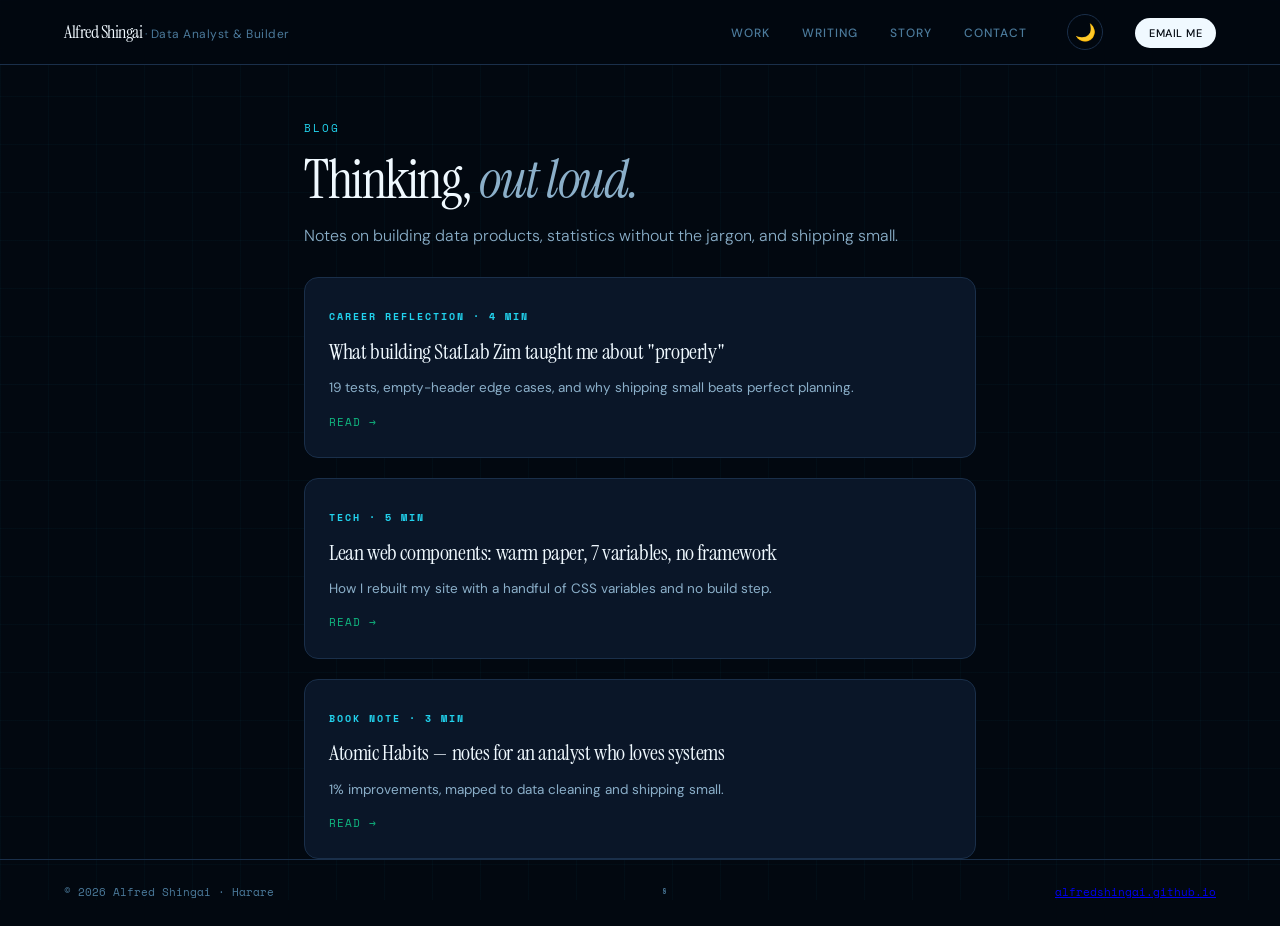
==== blog/index.html @ 57259e12 "Rebuild portfolio: case studies, blog, SokoData + Who Builds Africa featured" ====
<!DOCTYPE html>
<html lang="en">
<head>
  <meta charset="UTF-8"/>
  <meta name="viewport" content="width=device-width, initial-scale=1.0"/>
  <meta name="description" content="Writing by Alfred Shingai — building data products, statistics without the jargon, and shipping small."/>
  <meta property="og:title" content="Writing · Alfred Shingai"/>
  <meta property="og:description" content="Notes on building data products, statistics without the jargon, and shipping small."/>
  <meta property="og:type" content="website"/>
  <title>Writing · Alfred Shingai</title>
  <link rel="canonical" href="https://alfredshingai.github.io/blog/"/>
  <link rel="preconnect" href="https://fonts.googleapis.com"/>
  <link rel="preconnect" href="https://fonts.gstatic.com" crossorigin/>
  <link href="https://fonts.googleapis.com/css2?family=Instrument+Serif:ital@0;1&family=Syne:wght@400;600;700;800&family=DM+Sans:wght@300;400;500&family=Space+Mono:wght@400;700&display=swap" rel="stylesheet"/>
  <link rel="icon" href="../favicon.ico"/>
  <link rel="stylesheet" href="../style.css"/>
  <link rel="stylesheet" href="../assets/site.css"/>
  <script>
    (function () {
      if ((localStorage.getItem('theme') || 'dark') === 'light') {
        document.documentElement.classList.add('light-mode');
      }
    })();
  </script>
</head>
<body>

<div id="scroll-progress" aria-hidden="true"></div>
<div class="cursor-dot" aria-hidden="true"></div>
<div class="cursor-ring" aria-hidden="true"></div>

<nav>
  <div class="nav-left">
    <a href="../index.html" class="nav-name">Alfred Shingai <span>· Data Analyst &amp; Builder</span></a>
  </div>
  <div class="nav-right">
    <ul class="nav-links" id="nav-links">
      <li><a href="../index.html#work">Work</a></li>
      <li><a href="./">Writing</a></li>
      <li><a href="../index.html#story">Story</a></li>
      <li><a href="../index.html#contact">Contact</a></li>
      <li class="nav-theme-toggle">
        <button id="theme-toggle" aria-label="Toggle theme">🌙</button>
      </li>
      <li><a href="mailto:tinonetsanaa@gmail.com" class="nav-email">Email me</a></li>
    </ul>
    <button id="nav-burger" aria-label="Open menu" aria-expanded="false" aria-controls="nav-links">
      <span></span><span></span><span></span>
    </button>
  </div>
</nav>

<main class="page">
  <div class="page-kicker reveal">Blog</div>
  <h1 class="page-title reveal">Thinking, <em>out loud.</em></h1>
  <p class="page-sub reveal">Notes on building data products, statistics without the jargon, and shipping small.</p>

  <div class="post-list">
    <a class="post-card reveal" href="posts/what-building-statlab-taught-me.html" data-cursor="Read">
      <span class="post-tag">Career reflection · 4 min</span>
      <h3>What building StatLab Zim taught me about "properly"</h3>
      <p>19 tests, empty-header edge cases, and why shipping small beats perfect planning.</p>
      <span class="post-read">Read →</span>
    </a>
    <a class="post-card reveal" href="posts/lean-web-components.html" data-cursor="Read">
      <span class="post-tag">Tech · 5 min</span>
      <h3>Lean web components: warm paper, 7 variables, no framework</h3>
      <p>How I rebuilt my site with a handful of CSS variables and no build step.</p>
      <span class="post-read">Read →</span>
    </a>
    <a class="post-card reveal" href="posts/atomic-habits.html" data-cursor="Read">
      <span class="post-tag">Book note · 3 min</span>
      <h3>Atomic Habits — notes for an analyst who loves systems</h3>
      <p>1% improvements, mapped to data cleaning and shipping small.</p>
      <span class="post-read">Read →</span>
    </a>
  </div>
</main>

<footer>
  <div class="footer-inner">
    <span>© 2026 Alfred Shingai · Harare</span>
    <span class="footer-mid">§</span>
    <span><a href="../index.html">alfredshingai.github.io</a></span>
  </div>
</footer>

<script src="../assets/main.js"></script>
</body>
</html>
---- style.css ----
*,*::before,*::after{
  margin:0;
  padding:0;
  box-sizing:border-box
}

:root{
  --bg:#020810;
  --surface:#0A1628;
  --surface2:#0D1F35;
  --border:#1A2F4A;
  --cyan:#22D3EE;
  --green:#10B981;
  --cyan-dim:rgba(34,211,238,0.08);
  --green-dim:rgba(16,185,129,0.08);
  --text:#F0F9FF;
  --muted:#4B7A9B;
  --light:#8BAFC9;
  --nav-bg:rgba(2,8,16,0.85);
  --shadow:rgba(34,211,238,0.12);
}

.light-mode{
  --bg:#FFFCF8;
  --surface:#ffffff;
  --surface2:#F8F5F0;
  --border:#E8E0D6;
  --cyan:#0E7490;
  --green:#047857;
  --cyan-dim:rgba(14,116,144,0.06);
  --green-dim:rgba(4,120,87,0.06);
  --text:#1A1A1A;
  --muted:#6B6B6B;
  --light:#2D2D2D;
  --nav-bg:rgba(255,252,248,0.92);
  --shadow:rgba(0,0,0,0.06);
}

html{scroll-behavior:smooth}

body{
  background:var(--bg);
  color:var(--text);
  font-family:'DM Sans',sans-serif;
  font-size:16px;
  line-height:1.6;
  -webkit-font-smoothing:antialiased;
  overflow-x:hidden;
  transition:background 0.3s ease,color 0.3s ease
}

section[id],header[id]{
  scroll-margin-top:80px
}

body::before{
  content:'';
  position:fixed;
  inset:0;
  background-image:
    linear-gradient(rgba(34,211,238,0.03) 1px,transparent 1px),
    linear-gradient(90deg,rgba(34,211,238,0.03) 1px,transparent 1px);
  background-size:48px 48px;
  pointer-events:none;
  z-index:0
}

::-webkit-scrollbar{width:6px}
::-webkit-scrollbar-track{background:var(--bg)}
::-webkit-scrollbar-thumb{background:var(--cyan);border-radius:3px}

/* ---------- Nav ---------- */

nav{
  position:fixed;
  top:0;
  left:0;
  right:0;
  z-index:100;
  display:flex;
  justify-content:space-between;
  align-items:center;
  padding:14px 64px;
  background:var(--nav-bg);
  backdrop-filter:blur(16px);
  -webkit-backdrop-filter:blur(16px);
  border-bottom:1px solid var(--border)
}

.nav-logo img{
  height:44px;
  width:auto;
  display:block
}

.nav-right{
  display:flex;
  align-items:center;
  gap:16px
}

.nav-links{
  display:flex;
  gap:32px;
  list-style:none;
  align-items:center
}

.nav-links a{
  color:var(--muted);
  text-decoration:none;
  font-size:12px;
  font-weight:500;
  letter-spacing:1px;
  text-transform:uppercase;
  transition:color 0.2s;
  position:relative
}

.nav-links a:not(#theme-toggle)::after{
  content:'';
  position:absolute;
  left:0;
  bottom:-4px;
  width:100%;
  height:2px;
  background:var(--cyan);
  transform:scaleX(0);
  transform-origin:left;
  transition:transform 0.25s ease
}
.nav-links a:not(#theme-toggle):hover::after{transform:scaleX(1)}
.nav-links a:hover{color:var(--cyan)}

.nav-theme-toggle{margin-left:8px}

#theme-toggle{
  background:none;
  border:1px solid var(--border);
  border-radius:50%;
  color:var(--text);
  cursor:pointer;
  font-size:1.05rem;
  width:36px;
  height:36px;
  display:flex;
  align-items:center;
  justify-content:center;
  transition:border-color 0.2s,transform 0.2s
}
#theme-toggle:hover{
  border-color:var(--cyan);
  transform:scale(1.1)
}

#nav-burger{
  display:none;
  flex-direction:column;
  justify-content:center;
  gap:5px;
  width:40px;
  height:40px;
  background:none;
  border:1px solid var(--border);
  border-radius:8px;
  cursor:pointer;
  padding:0 9px
}
#nav-burger span{
  display:block;
  height:2px;
  width:100%;
  background:var(--text);
  border-radius:2px;
  transition:transform 0.25s ease,opacity 0.25s ease
}
#nav-burger.open span:nth-child(1){transform:translateY(7px) rotate(45deg)}
#nav-burger.open span:nth-child(2){opacity:0}
#nav-burger.open span:nth-child(3){transform:translateY(-7px) rotate(-45deg)}

/* ---------- Hero ---------- */

.hero{
  min-height:100vh;
  display:flex;
  align-items:center;
  padding:120px 64px 80px;
  position:relative;
  z-index:1
}

.hero-glow{
  position:absolute;
  top:-200px;
  right:-150px;
  width:600px;
  height:600px;
  background:radial-gradient(circle,var(--cyan-dim) 0%,transparent 65%);
  pointer-events:none
}

.hero-inner{
  max-width:1100px;
  width:100%;
  margin:0 auto;
  display:grid;
  grid-template-columns:1.2fr 0.8fr;
  gap:80px;
  align-items:center
}

.hero-right{display:flex;justify-content:center}

.photo-wrap{
  position:relative;
  display:inline-block
}
.photo-corner{
  position:absolute;
  width:20px;
  height:20px;
  border-color:var(--cyan);
  border-style:solid;
  z-index:1
}
.photo-corner.tl{top:-6px;left:-6px;border-width:2px 0 0 2px}
.photo-corner.tr{top:-6px;right:-6px;border-width:2px 2px 0 0}
.photo-corner.bl{bottom:-6px;left:-6px;border-width:0 0 2px 2px}
.photo-corner.br{bottom:-6px;right:-6px;border-width:0 2px 2px 0}

.photo-frame{
  width:340px;
  height:400px;
  border-radius:14px;
  overflow:hidden;
  border:1px solid var(--border);
  box-shadow:0 20px 60px var(--shadow)
}
.photo-frame img{
  width:100%;
  height:100%;
  object-fit:cover;
  object-position:top center;
  display:block
}

.hero-tags{
  display:flex;
  flex-wrap:wrap;
  gap:10px;
  margin-bottom:28px
}
.hero-tag{
  display:inline-flex;
  align-items:center;
  gap:8px;
  background:var(--cyan-dim);
  border:1px solid rgba(34,211,238,0.2);
  color:var(--cyan);
  font-size:11px;
  font-weight:600;
  letter-spacing:2px;
  text-transform:uppercase;
  padding:6px 14px;
  border-radius:100px;
  font-family:'Space Mono',monospace
}
.hero-tag::before{
  content:'';
  width:6px;
  height:6px;
  background:var(--green);
  border-radius:50%;
  animation:pulse 2s infinite
}
@keyframes pulse{
  0%,100%{opacity:1;box-shadow:0 0 0 0 rgba(16,185,129,0.4)}
  50%{opacity:0.7;box-shadow:0 0 0 6px rgba(16,185,129,0)}
}

.hero-name{
  font-family:'Syne',sans-serif;
  font-weight:800;
  font-size:clamp(40px,5vw,68px);
  line-height:0.95;
  letter-spacing:-3px;
  margin-bottom:12px
}

.hero-title{
  font-family:'Space Mono',monospace;
  font-size:12px;
  color:var(--muted);
  letter-spacing:2px;
  text-transform:uppercase;
  margin-bottom:24px
}
.hero-title::before{
  content:'';
  display:inline-block;
  width:32px;
  height:1px;
  background:var(--cyan);
  vertical-align:middle;
  margin-right:12px
}

.hero-bio{
  font-size:15px;
  font-weight:300;
  color:var(--light);
  line-height:1.8;
  margin-bottom:16px
}
.hero-bio:last-of-type{margin-bottom:32px}
.hero-bio strong{color:var(--green);font-weight:500}

.buttons{
  display:flex;
  gap:12px;
  flex-wrap:wrap
}

.btn-primary{
  background:var(--cyan);
  color:#020810;
  font-family:'DM Sans',sans-serif;
  font-weight:700;
  font-size:13px;
  padding:12px 24px;
  border-radius:6px;
  text-decoration:none;
  letter-spacing:0.5px;
  text-transform:uppercase;
  transition:all 0.2s
}
.btn-primary:hover{
  opacity:0.88;
  transform:translateY(-2px);
  box-shadow:0 8px 24px var(--shadow)
}

.btn-outline{
  background:transparent;
  color:var(--green);
  font-family:'DM Sans',sans-serif;
  font-weight:600;
  font-size:13px;
  padding:12px 24px;
  border-radius:6px;
  border:1px solid var(--green);
  text-decoration:none;
  letter-spacing:0.5px;
  text-transform:uppercase;
  transition:all 0.2s
}
.btn-outline:hover{
  background:var(--green-dim);
  transform:translateY(-2px)
}

.hero-stats{
  display:flex;
  gap:36px;
  margin-top:48px;
  padding-top:32px;
  border-top:1px solid var(--border);
  flex-wrap:wrap
}
.stat-num{
  font-family:'Space Mono',monospace;
  font-weight:700;
  font-size:28px;
  color:var(--cyan);
  line-height:1
}
.stat-label{
  font-size:11px;
  color:var(--muted);
  margin-top:4px;
  max-width:200px
}

/* ---------- Sections ---------- */

.page-section{
  position:relative;
  z-index:1;
  padding:80px 64px;
  max-width:1200px;
  margin:0 auto
}

.page-section + .page-section{
  border-top:1px solid var(--border)
}

.section-label{
  font-family:'Space Mono',monospace;
  font-size:10px;
  font-weight:700;
  letter-spacing:3px;
  text-transform:uppercase;
  color:var(--cyan);
  margin-bottom:12px
}

.section-title{
  font-family:'Syne',sans-serif;
  font-weight:700;
  font-size:clamp(24px,4vw,38px);
  letter-spacing:-1px;
  line-height:1.1;
  margin-bottom:40px
}

/* ---------- Skills ---------- */

.skills-block{margin-bottom:32px}
.skill-cat{
  font-family:'Space Mono',monospace;
  font-size:10px;
  letter-spacing:2px;
  text-transform:uppercase;
  color:var(--green);
  margin-bottom:14px;
  font-weight:700
}
.skills-row{
  display:flex;
  flex-wrap:wrap;
  gap:10px
}
.skill-chip{
  display:flex;
  align-items:center;
  gap:8px;
  background:var(--surface);
  border:1px solid var(--border);
  border-radius:100px;
  padding:9px 16px;
  font-size:13px;
  font-weight:500;
  color:var(--light);
  transition:all 0.2s;
  cursor:default
}
.skill-chip:hover{
  border-color:var(--cyan);
  color:var(--cyan);
  background:var(--cyan-dim);
  transform:translateY(-2px)
}
.skill-chip img{
  width:16px;
  height:16px;
  object-fit:contain
}
.skill-chip svg{
  width:16px;
  height:16px;
  flex-shrink:0;
  color:var(--cyan)
}
.skill-chip svg.green-stroke{color:var(--green)}

/* ---------- Projects ---------- */

.projects-grid{
  display:grid;
  grid-template-columns:repeat(2,1fr);
  gap:18px
}
.project-card{
  background:var(--surface);
  border:1px solid var(--border);
  border-radius:12px;
  overflow:hidden;
  transition:all 0.3s;
  position:relative;
  display:flex;
  flex-direction:column
}
.project-card::before{
  content:'';
  position:absolute;
  top:0;
  left:0;
  right:0;
  height:2px;
  background:linear-gradient(90deg,var(--cyan),var(--green));
  transform:scaleX(0);
  transform-origin:left;
  transition:transform 0.3s;
  z-index:1
}
.project-card:hover{
  border-color:rgba(34,211,238,0.35);
  transform:translateY(-4px);
  box-shadow:0 16px 40px var(--shadow)
}
.project-card:hover::before{transform:scaleX(1)}
.project-card.featured{grid-column:span 2}

.proj-img-wrap{
  overflow:hidden;
  border-bottom:1px solid var(--border)
}
.proj-img{
  width:100%;
  height:200px;
  object-fit:cover;
  object-position:top;
  display:block;
  transition:transform 0.4s ease
}
.proj-img.tall{height:260px}
.project-card:hover .proj-img{transform:scale(1.03)}

.proj-body{
  padding:22px;
  display:flex;
  flex-direction:column;
  flex:1
}
.proj-tag{
  font-family:'Space Mono',monospace;
  font-size:10px;
  font-weight:700;
  letter-spacing:2px;
  text-transform:uppercase;
  color:var(--cyan);
  margin-bottom:8px;
  display:block
}
.proj-title{
  font-family:'Syne',sans-serif;
  font-weight:700;
  font-size:17px;
  letter-spacing:-0.3px;
  line-height:1.3;
  margin-bottom:8px
}
.proj-desc{
  font-size:13px;
  color:var(--light);
  line-height:1.65;
  margin-bottom:16px
}
.proj-tools{
  display:flex;
  flex-wrap:wrap;
  gap:6px;
  margin-bottom:16px;
  margin-top:auto
}
.tool-tag{
  background:var(--surface2);
  border:1px solid var(--border);
  color:var(--muted);
  font-size:11px;
  font-weight:500;
  padding:3px 8px;
  border-radius:4px;
  font-family:'Space Mono',monospace
}
.proj-link{
  display:inline-flex;
  align-items:center;
  gap:6px;
  color:var(--cyan);
  font-size:11px;
  font-weight:600;
  text-decoration:none;
  font-family:'Space Mono',monospace;
  letter-spacing:0.5px;
  text-transform:uppercase;
  transition:all 0.2s;
  align-self:flex-start
}
.proj-link:hover{
  gap:10px;
  color:var(--green)
}

/* ---------- Contact ---------- */

.contact-box{
  background:var(--surface);
  border:1px solid var(--border);
  border-radius:16px;
  padding:56px;
  text-align:center;
  position:relative;
  overflow:hidden
}
.contact-box::before{
  content:'';
  position:absolute;
  top:-100px;
  left:50%;
  transform:translateX(-50%);
  width:500px;
  height:300px;
  background:radial-gradient(ellipse,var(--cyan-dim) 0%,transparent 70%);
  pointer-events:none
}
.contact-title{
  font-family:'Syne',sans-serif;
  font-weight:800;
  font-size:clamp(28px,5vw,48px);
  letter-spacing:-2px;
  margin-bottom:12px
}
.contact-title .cyan{color:var(--cyan)}
.contact-sub{
  font-size:14px;
  color:var(--light);
  margin-bottom:36px;
  font-weight:300
}
.social-links{
  display:flex;
  justify-content:center;
  gap:12px;
  flex-wrap:wrap
}
.social-link{
  display:flex;
  align-items:center;
  gap:8px;
  background:var(--surface2);
  border:1px solid var(--border);
  color:var(--light);
  font-size:12px;
  font-weight:500;
  padding:11px 20px;
  border-radius:8px;
  text-decoration:none;
  transition:all 0.2s;
  font-family:'Space Mono',monospace
}
.social-link:hover{
  border-color:var(--cyan);
  color:var(--cyan);
  transform:translateY(-2px)
}

footer{
  text-align:center;
  padding:24px 64px;
  color:var(--muted);
  font-size:11px;
  border-top:1px solid var(--border);
  font-family:'Space Mono',monospace;
  position:relative;
  z-index:1
}

/* ---------- Reveal animation ---------- */

.reveal{
  opacity:0;
  transform:translateY(20px);
  transition:opacity 0.55s ease,transform 0.55s ease
}
.reveal.visible{
  opacity:1;
  transform:translateY(0)
}

/* ---------- Focus ---------- */

a:focus-visible,
button:focus-visible{
  outline:2px solid var(--green);
  outline-offset:3px;
  border-radius:4px
}

/* ---------- Scroll progress & Custom cursor ---------- */

#scroll-progress{
  position:fixed;
  top:0;
  left:0;
  height:2px;
  width:0%;
  background:linear-gradient(90deg,var(--cyan),var(--green));
  z-index:200;
  transition:width 0.08s linear;
}

.cursor-dot, .cursor-ring{
  position:fixed;
  top:0;
  left:0;
  pointer-events:none;
  z-index:9999;
  transform:translate(-50%,-50%);
  opacity:0;
  transition:opacity 0.2s;
}
body.has-custom-cursor{cursor:none}
body.has-custom-cursor a, body.has-custom-cursor button{cursor:none}
.cursor-dot{
  width:6px;
  height:6px;
  background:var(--cyan);
  border-radius:50%;
  margin-left:-3px;
  margin-top:-3px;
  transition:transform 0.08s, opacity 0.2s;
}
.cursor-dot.hover{transform:translate(-50%,-50%) scale(1.8);background:var(--green)}
.cursor-ring{
  width:32px;
  height:32px;
  border:1px solid rgba(34,211,238,0.5);
  border-radius:50%;
  margin-left:-16px;
  margin-top:-16px;
  display:flex;
  align-items:center;
  justify-content:center;
  font-family:'Space Mono',monospace;
  font-size:9px;
  letter-spacing:0.5px;
  color:var(--cyan);
  transition:width 0.2s,height 0.2s,border-color 0.2s,background 0.2s;
}
.cursor-ring.hover{
  width:64px;
  height:64px;
  margin-left:-32px;
  margin-top:-32px;
  background:rgba(34,211,238,0.08);
  border-color:var(--cyan);
  backdrop-filter:blur(4px);
}
.cursor-ring.has-label::after{
  content:attr(data-label);
  white-space:nowrap;
}
.scroll-indicator{
  position:fixed;
  right:24px;
  bottom:32px;
  display:flex;
  flex-direction:column;
  align-items:center;
  gap:8px;
  z-index:90;
  opacity:0.7;
  transition:opacity 0.3s, transform 0.3s;
  pointer-events:none;
}
.scroll-indicator.hidden{opacity:0;transform:translateY(10px)}
.scroll-indicator span{
  font-family:'Space Mono',monospace;
  font-size:10px;
  letter-spacing:2px;
  text-transform:uppercase;
  color:var(--muted);
  writing-mode:vertical-rl;
}
.scroll-line{
  width:1px;
  height:48px;
  background:linear-gradient(to bottom,var(--cyan),transparent);
  animation:scrollPulse 1.8s infinite;
}
@keyframes scrollPulse{0%,100%{opacity:1} 50%{opacity:0.3}}

/* Active nav */
.nav-links a.active{color:var(--cyan)}
.nav-links a.active::after{transform:scaleX(1)}

/* New hero bits */
.hero-tag.live{border-color:var(--green);color:var(--green)}
.hero-tag.live::before{background:var(--green);box-shadow:0 0 8px rgba(16,185,129,0.6)}
.hero-title-sub{color:var(--muted);font-weight:300;letter-spacing:1px}
.btn-live{background:var(--green);color:#020810;border:1px solid var(--green)}
.btn-live:hover{background:transparent;color:var(--green)}
.photo-badge{
  position:absolute;
  bottom:-12px;
  left:50%;
  transform:translateX(-50%);
  background:var(--surface);
  border:1px solid var(--border);
  color:var(--light);
  font-family:'Space Mono',monospace;
  font-size:11px;
  padding:6px 12px;
  border-radius:100px;
  display:flex;
  align-items:center;
  gap:8px;
  box-shadow:0 8px 24px rgba(0,0,0,0.2);
  white-space:nowrap;
}
.badge-dot{width:8px;height:8px;background:var(--green);border-radius:50%;animation:pulse 2s infinite;display:inline-block}

/* Project overlay */
.proj-img-wrap{position:relative}
.proj-overlay{
  position:absolute;
  inset:0;
  background:linear-gradient(to top,rgba(2,8,16,0.85) 0%,transparent 55%);
  display:flex;
  align-items:flex-end;
  padding:16px;
  opacity:0;
  transition:opacity 0.3s;
}
.project-card:hover .proj-overlay{opacity:1}
.proj-overlay-text{
  background:var(--green);
  color:#020810;
  font-family:'Space Mono',monospace;
  font-size:11px;
  font-weight:700;
  padding:6px 10px;
  border-radius:4px;
  letter-spacing:0.5px;
}
.proj-links{display:flex;gap:12px;flex-wrap:wrap}
.proj-link.primary{color:var(--green);border:1px solid var(--green);padding:6px 10px;border-radius:6px;background:var(--green-dim)}
.proj-link.primary:hover{background:var(--green);color:#020810}
.projects-cta{
  text-align:center;
  margin-top:32px;
  padding:24px;
  border:1px dashed var(--border);
  border-radius:12px;
  background:var(--cyan-dim);
}
.projects-cta p{color:var(--light);margin-bottom:12px;font-size:14px}
.section-subtitle{
  color:var(--muted);
  font-size:14px;
  margin-top:-28px;
  margin-bottom:28px;
  max-width:600px;
}

/* Timeline */
.timeline{
  position:relative;
  max-width:800px;
  margin:0 auto;
  padding-left:40px;
}
.timeline::before{
  content:'';
  position:absolute;
  left:15px;
  top:0;
  bottom:0;
  width:1px;
  background:var(--border);
}
.timeline-item{
  position:relative;
  display:grid;
  grid-template-columns:140px 1fr;
  gap:24px;
  margin-bottom:40px;
}
.timeline-year{
  font-family:'Space Mono',monospace;
  font-size:12px;
  color:var(--cyan);
  font-weight:700;
  text-align:right;
  padding-top:4px;
}
.timeline-dot{
  position:absolute;
  left:-32px;
  top:6px;
  width:10px;
  height:10px;
  background:var(--cyan);
  border:2px solid var(--bg);
  border-radius:50%;
  box-shadow:0 0 0 4px var(--cyan-dim);
}
.timeline-content h3{font-family:'Syne',sans-serif;font-size:16px;font-weight:700;margin-bottom:4px}
.timeline-role{font-family:'Space Mono',monospace;font-size:11px;color:var(--green);letter-spacing:1px;text-transform:uppercase;margin-bottom:8px}
.timeline-content p{font-size:13px;color:var(--light);line-height:1.6;margin-bottom:10px}
.timeline-tags{display:flex;flex-wrap:wrap;gap:6px}
.timeline-tags span{background:var(--surface2);border:1px solid var(--border);color:var(--muted);font-family:'Space Mono',monospace;font-size:11px;padding:3px 8px;border-radius:4px}

/* Contact */
.contact-actions{display:flex;justify-content:center;gap:12px;margin-bottom:28px;flex-wrap:wrap}
.footer-inner{max-width:1200px;margin:0 auto;display:flex;justify-content:space-between;align-items:center;gap:16px;flex-wrap:wrap}
.footer-links a{color:var(--muted);text-decoration:none}
.footer-links a:hover{color:var(--cyan)}

/* ---------- zachi.dev editorial inspiration ---------- */
.page-section.narrow{
  max-width:720px;
  padding:100px 24px;
}
.serif{
  font-family:'Instrument Serif', Georgia, serif;
  font-weight:400;
}
.section-lead{
  color:var(--light);
  font-size:15px;
  line-height:1.7;
  margin-top:-28px;
  margin-bottom:48px;
  font-weight:300;
}
.editorial-divider{
  text-align:center;
  font-family:'Instrument Serif', serif;
  font-size:24px;
  color:var(--muted);
  padding:24px 0;
  letter-spacing:8px;
}
/* Hero zachi style */
.zachi-hero{
  grid-template-columns:1fr 380px;
  gap:60px;
}
.hero-eyebrow{
  font-family:'Space Mono',monospace;
  font-size:11px;
  letter-spacing:2px;
  text-transform:uppercase;
  color:var(--cyan);
  margin-bottom:16px;
}
.hero-headline{
  font-family:'Instrument Serif', Georgia, serif;
  font-size:clamp(44px,6vw,78px);
  line-height:0.9;
  letter-spacing:-2px;
  font-weight:400;
  margin-bottom:20px;
}
.headline-italic{
  font-style:italic;
  font-weight:400;
  color:var(--light);
}
.hero-sub{
  font-size:16px;
  color:var(--light);
  line-height:1.7;
  font-weight:300;
  margin-bottom:24px;
  max-width:560px;
}
.hero-sub strong{color:var(--text);font-weight:500}
.hero-actions{display:flex;gap:12px;flex-wrap:wrap;margin-bottom:12px}
.zachi-stats{
  max-width:1100px;
  margin:40px auto 0;
  display:flex;
  gap:36px;
  padding-top:32px;
  border-top:1px solid var(--border);
  flex-wrap:wrap;
}
.hero-visual .photo-caption{
  font-family:'Space Mono',monospace;
  font-size:11px;
  color:var(--muted);
  margin-top:12px;
  text-align:center;
}
.nav-left .nav-name{
  font-family:'Instrument Serif', serif;
  font-size:18px;
  color:var(--text);
  text-decoration:none;
  letter-spacing:-0.5px;
}
.nav-left .nav-name span{
  font-family:'DM Sans',sans-serif;
  font-size:12px;
  color:var(--muted);
  font-weight:400;
  letter-spacing:0.5px;
}
.nav-center{
  position:absolute;
  left:50%;
  transform:translateX(-50%);
}
.nav-center .logo-link img{height:32px}
.nav-email{
  background:var(--text);
  color:var(--bg) !important;
  padding:8px 14px;
  border-radius:100px;
  font-size:11px !important;
  letter-spacing:0.5px !important;
}
.nav-email::after{display:none !important}
.nav-email:hover{background:var(--cyan) !important;color:#020810 !important}

/* Work stack — single column editorial like zachi.dev */
.work-stack{
  display:flex;
  flex-direction:column;
  gap:72px;
}
.work-item{
  display:flex;
  flex-direction:column;
  gap:16px;
  padding-bottom:72px;
  border-bottom:1px solid var(--border);
}
.work-item:last-child{border-bottom:none;padding-bottom:0}
.work-item.featured{
  background:var(--surface);
  border:1px solid var(--border);
  border-radius:16px;
  padding:24px;
  margin:0 -24px;
}
.work-meta{
  font-family:'Space Mono',monospace;
  font-size:11px;
  letter-spacing:1px;
  text-transform:uppercase;
  color:var(--muted);
}
.work-title{
  font-family:'Instrument Serif', serif;
  font-size:clamp(22px,3vw,30px);
  line-height:1.1;
  letter-spacing:-0.5px;
  margin:0;
}
.work-subtitle{
  font-family:'Instrument Serif', serif;
  font-style:italic;
  font-size:16px;
  color:var(--muted);
  margin-top:-8px;
}
.work-img{
  margin:8px 0;
  border-radius:12px;
  overflow:hidden;
  border:1px solid var(--border);
}
.work-img img{
  width:100%;
  height:auto;
  display:block;
  transition:transform 0.4s;
}
.work-item:hover .work-img img{transform:scale(1.02)}
.work-caption{
  font-family:'Space Mono',monospace;
  font-size:11px;
  color:var(--muted);
  text-align:center;
  padding:8px;
  background:var(--surface2);
  border-top:1px solid var(--border);
}
.work-body p{
  font-size:14px;
  color:var(--light);
  line-height:1.7;
  margin-bottom:12px;
  font-weight:300;
}
.work-body p em{color:var(--text);font-style:italic}
.work-tools{display:flex;flex-wrap:wrap;gap:6px;margin:16px 0}
.work-tools span{background:var(--surface2);border:1px solid var(--border);color:var(--muted);font-family:'Space Mono',monospace;font-size:11px;padding:4px 8px;border-radius:4px}
.work-links{display:flex;gap:16px;flex-wrap:wrap}
.work-link{
  font-family:'Space Mono',monospace;
  font-size:12px;
  color:var(--cyan);
  text-decoration:none;
  font-weight:600;
  letter-spacing:0.5px;
}
.work-link.primary{
  background:var(--cyan);
  color:#020810;
  padding:8px 14px;
  border-radius:6px;
}
.work-link.primary:hover{background:var(--green);color:#020810}
.work-separator{text-align:center;color:var(--muted);font-family:'Instrument Serif', serif;font-size:20px;margin:-16px 0}
.more-work{
  text-align:center;
  margin-top:48px;
  padding:32px;
  border:1px dashed var(--border);
  border-radius:12px;
  background:var(--cyan-dim);
}
.more-work p{color:var(--light);margin-bottom:12px;font-size:14px}

/* Story — zachi timeline style */
.story-timeline{
  display:flex;
  flex-direction:column;
  gap:40px;
  margin-top:32px;
}
.story-row{
  display:grid;
  grid-template-columns:140px 1fr;
  gap:24px;
}
.story-year{
  font-family:'Space Mono',monospace;
  font-size:11px;
  color:var(--cyan);
  font-weight:700;
  letter-spacing:1px;
  text-align:right;
  padding-top:4px;
}
.story-content h3{font-family:'Instrument Serif', serif;font-size:18px;font-weight:400;margin-bottom:4px}
.story-role{font-family:'Space Mono',monospace;font-size:11px;color:var(--green);letter-spacing:1px;text-transform:uppercase;margin-bottom:8px}
.story-content p{font-size:14px;color:var(--light);line-height:1.7;font-weight:300}
.story-note{
  margin-top:48px;
  padding:16px 20px;
  border-left:2px solid var(--cyan);
  background:var(--cyan-dim);
  font-size:13px;
  color:var(--light);
  font-style:italic;
}

/* ---------- Responsive ---------- */

@media(max-width:900px){
  nav{padding:12px 24px}
  .nav-links{
    display:none;
    position:absolute;
    top:100%;
    left:0;
    right:0;
    flex-direction:column;
    align-items:stretch;
    gap:0;
    background:var(--nav-bg);
    backdrop-filter:blur(16px);
    -webkit-backdrop-filter:blur(16px);
    border-bottom:1px solid var(--border);
    padding:8px 24px 20px
  }
  .nav-links.open{display:flex}
  .nav-links li{padding:4px 0}
  .nav-links a{display:block;padding:8px 0;font-size:14px}
  .nav-links a::after{display:none}
  .nav-theme-toggle{margin:8px 0 0}
  #nav-burger{display:flex}
  .hero{padding:110px 24px 60px}
  .hero-inner{grid-template-columns:1fr;gap:40px}
  .hero-right{order:-1}
  .photo-frame{width:200px;height:240px}
  .page-section{padding:56px 24px}
  .page-section.narrow{padding:56px 24px}
  .projects-grid{grid-template-columns:1fr}
  .project-card.featured{grid-column:span 1}
  .contact-box{padding:32px 20px}
  footer{padding:20px 24px}
  .zachi-hero{grid-template-columns:1fr;gap:32px}
  .nav-center{display:none}
  .nav-left .nav-name span{display:none}
  .story-row{grid-template-columns:1fr;gap:8px}
  .story-year{text-align:left}
  .work-item.featured{margin:0}
  .hero-headline{font-size:40px}
}
@media(max-width:560px){
  .buttons{flex-direction:column;align-items:stretch}
  .buttons a{text-align:center}
  .hero-stats{gap:24px}
  .proj-body{padding:18px}
}
@media(prefers-reduced-motion:reduce){
  html{scroll-behavior:auto}
  *,*::before,*::after{animation-duration:0.01ms!important;animation-iteration-count:1!important;scroll-behavior:auto!important;transition-duration:0.01ms!important}
  .reveal{opacity:1;transform:none}
}
---- assets/site.css ----
/* Alfred Shingai — shared styles for subpages (work/, blog/, 404).
   Home-specific styles live in style.css; the design tokens in :root there
   are the single source of truth for colors. */

/* ---------- Subpage shell ---------- */

.page{ padding:120px 24px 0; max-width:720px; margin:0 auto; position:relative; z-index:1 }
.page.wide{ max-width:900px }

.page-kicker{
  font-family:'Space Mono',monospace;
  font-size:11px; letter-spacing:2px; text-transform:uppercase;
  color:var(--cyan); margin-bottom:14px;
}
.page-kicker a{ color:var(--muted); text-decoration:none }
.page-kicker a:hover{ color:var(--cyan) }

.page-title{
  font-family:'Instrument Serif', Georgia, serif; font-weight:400;
  font-size:clamp(34px,5vw,54px); line-height:1.05; letter-spacing:-1.5px;
  margin-bottom:14px;
}
.page-title em{ font-style:italic; color:var(--light) }

.page-sub{
  font-size:16px; color:var(--light); font-weight:300; line-height:1.7;
  margin-bottom:28px;
}
.page-sub strong{ color:var(--text); font-weight:500 }

.page-meta{
  font-family:'Space Mono',monospace; font-size:11px; letter-spacing:1px;
  text-transform:uppercase; color:var(--muted);
  display:flex; gap:18px; flex-wrap:wrap;
  padding:14px 0; border-top:1px solid var(--border); border-bottom:1px solid var(--border);
  margin-bottom:8px;
}

/* ---------- Prose ---------- */

.prose{ font-size:15px; line-height:1.75; color:var(--light); font-weight:300 }
.prose p{ margin:18px 0 }
.prose strong{ color:var(--text); font-weight:500 }
.prose em{ color:var(--text); font-style:italic }
.prose a{ color:var(--cyan); text-decoration:none; border-bottom:1px solid rgba(34,211,238,0.35) }
.prose a:hover{ color:var(--green); border-color:var(--green) }
.prose ul,.prose ol{ margin:18px 0 18px 22px; display:grid; gap:8px }
.prose h2{
  font-family:'Instrument Serif', Georgia, serif; font-weight:400;
  font-size:26px; letter-spacing:-0.5px; color:var(--text);
  margin:40px 0 6px;
}
.prose h3{
  font-family:'Space Mono',monospace; font-size:12px; font-weight:700;
  letter-spacing:2px; text-transform:uppercase; color:var(--green);
  margin:32px 0 8px;
}
.prose code{
  font-family:'Space Mono',monospace; font-size:13px;
  background:var(--surface2); border:1px solid var(--border);
  padding:1px 6px; border-radius:4px; color:var(--cyan);
}
.prose pre{
  background:var(--surface); border:1px solid var(--border); border-radius:10px;
  padding:16px 18px; overflow-x:auto; margin:20px 0;
}
.prose pre code{ background:none; border:none; padding:0; color:var(--light); font-size:12.5px; line-height:1.6 }
.prose blockquote{
  border-left:2px solid var(--cyan); background:var(--cyan-dim);
  padding:14px 18px; margin:20px 0; font-style:italic; color:var(--light);
}
.prose hr{ border:none; border-top:1px solid var(--border); margin:36px auto; width:120px }

.pull-quote{
  font-family:'Instrument Serif', Georgia, serif; font-style:italic;
  font-size:22px; line-height:1.4; color:var(--text);
  border-left:2px solid var(--green); background:var(--green-dim);
  padding:18px 22px; margin:28px 0; border-radius:0 10px 10px 0;
}

/* ---------- Case-study blocks ---------- */

.case-figure{ margin:28px 0; border-radius:12px; overflow:hidden; border:1px solid var(--border) }
.case-figure img{ width:100%; height:auto; display:block }
.case-figure figcaption{
  font-family:'Space Mono',monospace; font-size:11px; color:var(--muted);
  text-align:center; padding:8px 12px; background:var(--surface2); border-top:1px solid var(--border);
}

.finding{
  display:grid; grid-template-columns:56px 1fr; gap:14px; align-items:start;
  background:var(--surface); border:1px solid var(--border); border-radius:12px;
  padding:18px; margin:14px 0;
}
.finding-num{
  font-family:'Instrument Serif', Georgia, serif; font-size:30px; color:var(--cyan); line-height:1;
}
.finding h4{ font-family:'DM Sans',sans-serif; font-size:14px; font-weight:600; color:var(--text); margin-bottom:4px }
.finding p{ font-size:13.5px; color:var(--light); line-height:1.65; margin:0 }

.decision-list{ display:grid; gap:12px; margin:20px 0 }
.decision{ border:1px solid var(--border); border-radius:10px; padding:14px 16px; background:var(--surface2) }
.decision .q{ font-family:'Space Mono',monospace; font-size:11px; letter-spacing:1px; text-transform:uppercase; color:var(--cyan); margin-bottom:6px }
.decision p{ font-size:13.5px; color:var(--light); line-height:1.65; margin:0 }

.lesson-grid{ display:grid; gap:12px; margin:20px 0 }
.lesson{
  border:1px solid var(--border); border-left:2px solid var(--green);
  border-radius:0 10px 10px 0; padding:12px 16px; background:var(--green-dim);
}
.lesson p{ font-size:13.5px; color:var(--light); line-height:1.65; margin:0 }
.lesson strong{ color:var(--text) }

/* ---------- Post cards / blog index ---------- */

.post-list{ display:flex; flex-direction:column; gap:20px; margin-top:8px }
.post-card{
  display:block; text-decoration:none;
  background:var(--surface); border:1px solid var(--border); border-radius:14px;
  padding:24px; transition:border-color .2s, transform .2s, box-shadow .2s;
}
.post-card:hover{ border-color:rgba(34,211,238,0.4); transform:translateY(-3px); box-shadow:0 14px 36px var(--shadow) }
.post-card h3{
  font-family:'Instrument Serif', Georgia, serif; font-weight:400;
  font-size:22px; letter-spacing:-0.4px; color:var(--text); margin:6px 0 8px;
}
.post-card p{ font-size:13.5px; color:var(--light); line-height:1.65; margin:0 }
.post-tag{
  font-family:'Space Mono',monospace; font-size:10px; font-weight:700;
  letter-spacing:2px; text-transform:uppercase; color:var(--cyan);
}
.post-read{
  font-family:'Space Mono',monospace; font-size:11px; color:var(--green);
  display:inline-block; margin-top:14px; letter-spacing:1px; text-transform:uppercase;
}
.post-card:hover .post-read{ color:var(--cyan) }

/* ---------- Next/prev + footer nav ---------- */

.page-nav{
  display:grid; grid-template-columns:1fr 1fr; gap:14px; margin:56px 0 0;
}
.page-nav a{
  text-decoration:none; border:1px solid var(--border); border-radius:12px;
  padding:16px 18px; background:var(--surface); transition:border-color .2s;
}
.page-nav a:hover{ border-color:var(--cyan) }
.page-nav .dir{ font-family:'Space Mono',monospace; font-size:10px; letter-spacing:2px; text-transform:uppercase; color:var(--muted); margin-bottom:6px }
.page-nav .t{ font-family:'Instrument Serif', Georgia, serif; font-size:17px; color:var(--text) }
.page-nav a.next{ text-align:right }

/* ---------- 404 ---------- */

.error-code{
  font-family:'Instrument Serif', Georgia, serif; font-size:clamp(90px,18vw,160px);
  line-height:1; color:var(--cyan); letter-spacing:-4px;
}
.error-box{ text-align:center; padding:80px 0 40px }

/* ---------- Responsive ---------- */

@media(max-width:560px){
  .page{ padding-top:96px }
  .page-nav{ grid-template-columns:1fr }
  .page-nav a.next{ text-align:left }
  .finding{ grid-template-columns:1fr; gap:6px }
}
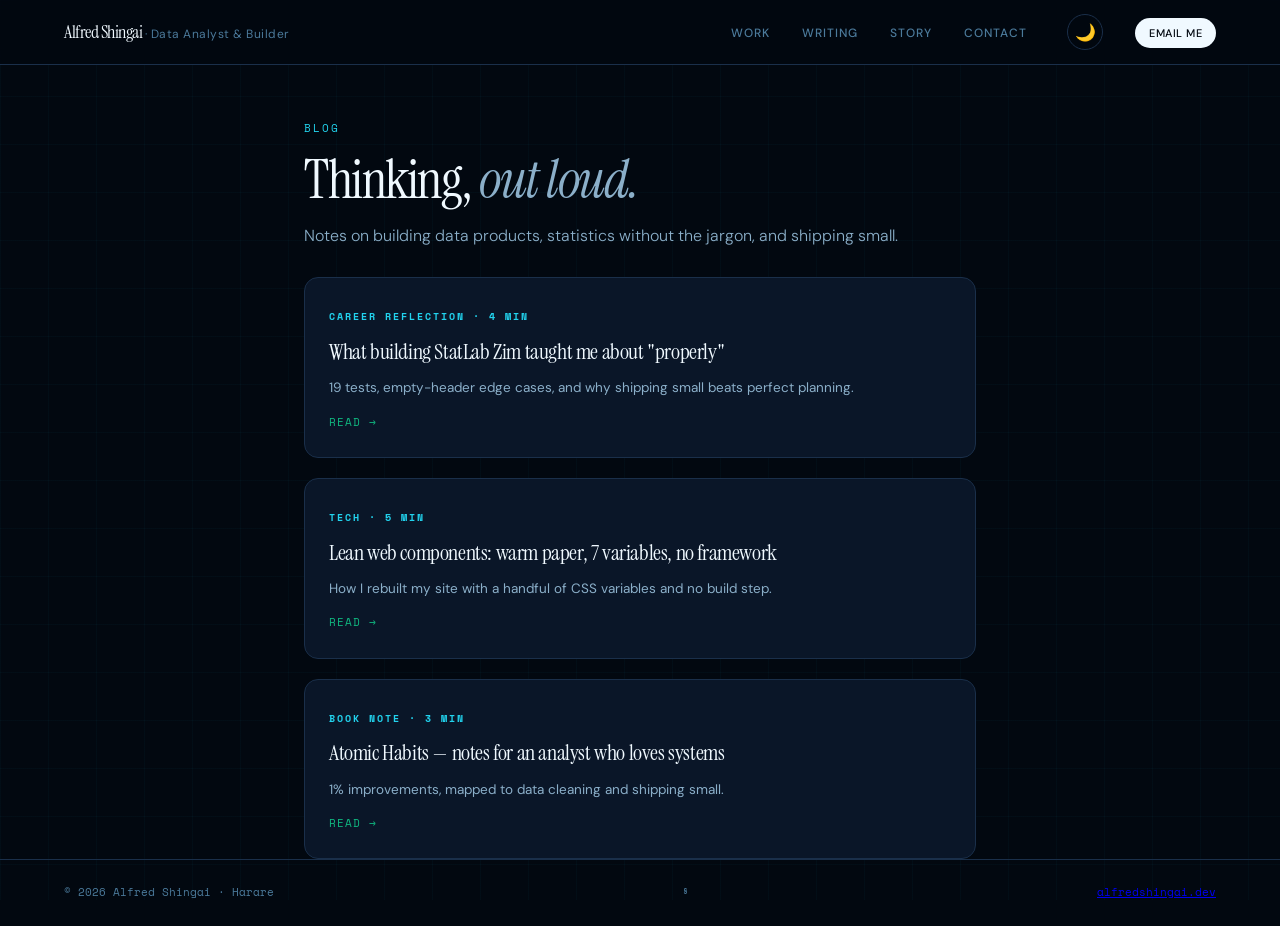
==== commit 1bd19eea: "Switch canonical, OG, sitemap and footer URLs to alfredshingai.dev" ====
--- a/blog/index.html
+++ b/blog/index.html
@@ -8,7 +8,7 @@
   <meta property="og:description" content="Notes on building data products, statistics without the jargon, and shipping small."/>
   <meta property="og:type" content="website"/>
   <title>Writing · Alfred Shingai</title>
-  <link rel="canonical" href="https://alfredshingai.github.io/blog/"/>
+  <link rel="canonical" href="https://alfredshingai.dev/blog/"/>
   <link rel="preconnect" href="https://fonts.googleapis.com"/>
   <link rel="preconnect" href="https://fonts.gstatic.com" crossorigin/>
   <link href="https://fonts.googleapis.com/css2?family=Instrument+Serif:ital@0;1&family=Syne:wght@400;600;700;800&family=DM+Sans:wght@300;400;500&family=Space+Mono:wght@400;700&display=swap" rel="stylesheet"/>
@@ -81,7 +81,7 @@
   <div class="footer-inner">
     <span>© 2026 Alfred Shingai · Harare</span>
     <span class="footer-mid">§</span>
-    <span><a href="../index.html">alfredshingai.github.io</a></span>
+    <span><a href="../index.html">alfredshingai.dev</a></span>
   </div>
 </footer>
 
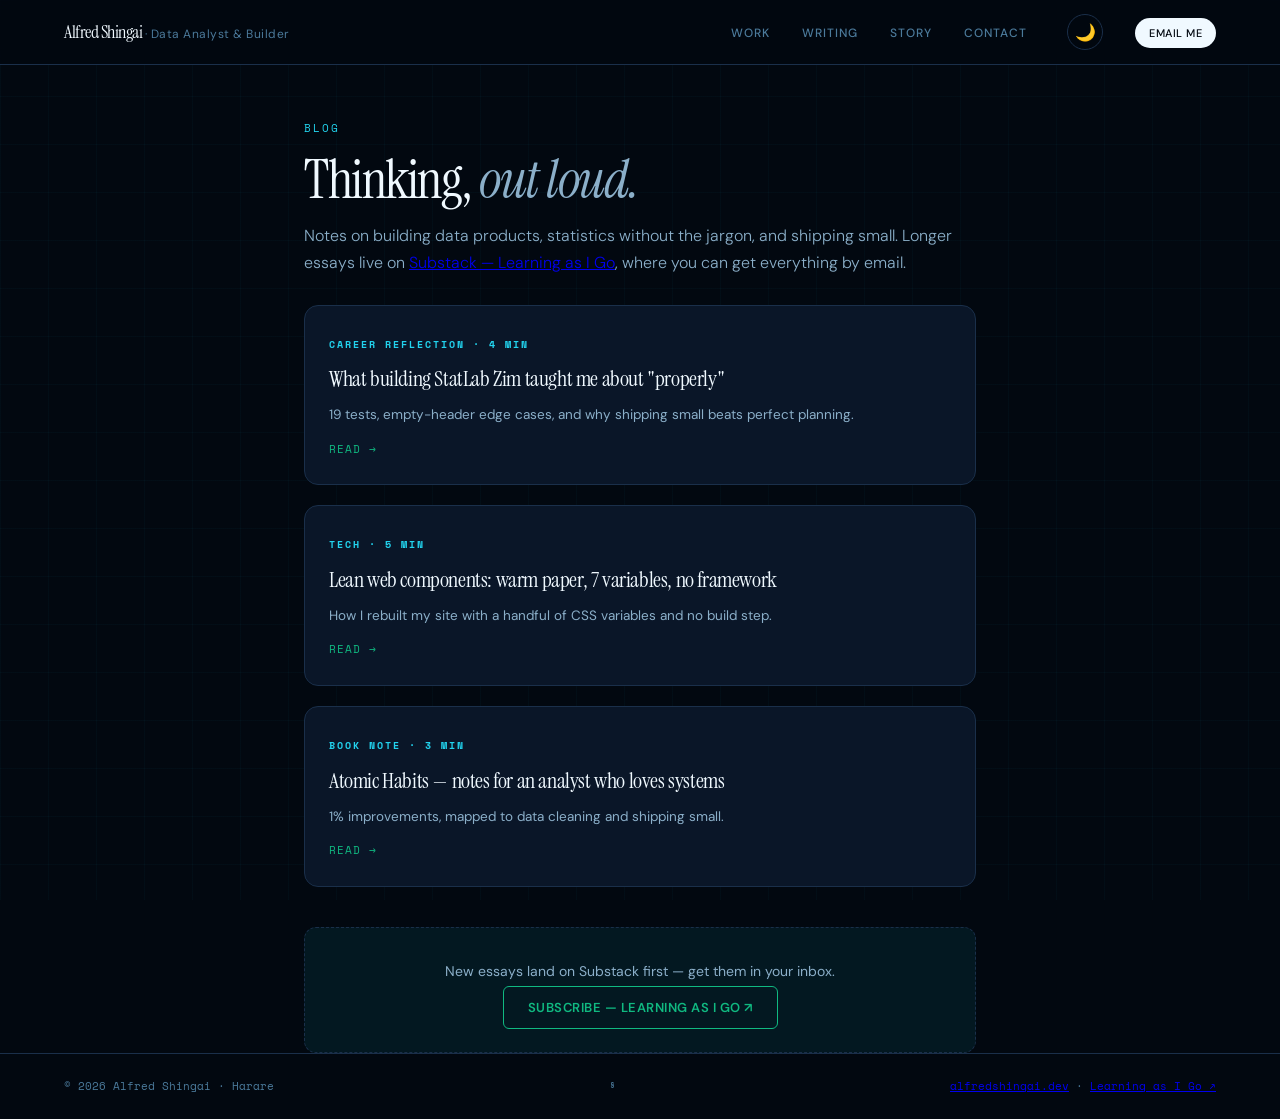
==== commit 3bdbf2cb: "Wire writing section to Substack (Learning as I Go): teaser cards + subscribe CTAs" ====
--- a/blog/index.html
+++ b/blog/index.html
@@ -53,7 +53,7 @@
 <main class="page">
   <div class="page-kicker reveal">Blog</div>
   <h1 class="page-title reveal">Thinking, <em>out loud.</em></h1>
-  <p class="page-sub reveal">Notes on building data products, statistics without the jargon, and shipping small.</p>
+  <p class="page-sub reveal">Notes on building data products, statistics without the jargon, and shipping small. Longer essays live on <a href="https://alfredshingai.substack.com" target="_blank" rel="noopener">Substack — Learning as I Go</a>, where you can get everything by email.</p>
 
   <div class="post-list">
     <a class="post-card reveal" href="posts/what-building-statlab-taught-me.html" data-cursor="Read">
@@ -75,13 +75,18 @@
       <span class="post-read">Read →</span>
     </a>
   </div>
+
+  <div class="more-work reveal" style="margin-top:40px">
+    <p>New essays land on Substack first — get them in your inbox.</p>
+    <a href="https://alfredshingai.substack.com/subscribe" target="_blank" rel="noopener noreferrer" class="btn-outline">Subscribe — Learning as I Go ↗</a>
+  </div>
 </main>
 
 <footer>
   <div class="footer-inner">
     <span>© 2026 Alfred Shingai · Harare</span>
     <span class="footer-mid">§</span>
-    <span><a href="../index.html">alfredshingai.dev</a></span>
+    <span><a href="../index.html">alfredshingai.dev</a> · <a href="https://alfredshingai.substack.com" target="_blank" rel="noopener">Learning as I Go ↗</a></span>
   </div>
 </footer>
 
--- a/style.css
+++ b/style.css
@@ -697,50 +697,37 @@
   left:0;
   pointer-events:none;
   z-index:9999;
-  transform:translate(-50%,-50%);
   opacity:0;
   transition:opacity 0.2s;
+  will-change:transform;
+  mix-blend-mode:difference;
 }
 body.has-custom-cursor{cursor:none}
 body.has-custom-cursor a, body.has-custom-cursor button{cursor:none}
 .cursor-dot{
-  width:6px;
-  height:6px;
-  background:var(--cyan);
+  width:7px;
+  height:7px;
+  background:#fff;
   border-radius:50%;
-  margin-left:-3px;
-  margin-top:-3px;
-  transition:transform 0.08s, opacity 0.2s;
-}
-.cursor-dot.hover{transform:translate(-50%,-50%) scale(1.8);background:var(--green)}
+}
 .cursor-ring{
-  width:32px;
-  height:32px;
-  border:1px solid rgba(34,211,238,0.5);
+  width:34px;
+  height:34px;
+  border:1.5px solid #fff;
   border-radius:50%;
-  margin-left:-16px;
-  margin-top:-16px;
   display:flex;
   align-items:center;
   justify-content:center;
   font-family:'Space Mono',monospace;
-  font-size:9px;
-  letter-spacing:0.5px;
-  color:var(--cyan);
-  transition:width 0.2s,height 0.2s,border-color 0.2s,background 0.2s;
-}
-.cursor-ring.hover{
-  width:64px;
-  height:64px;
-  margin-left:-32px;
-  margin-top:-32px;
-  background:rgba(34,211,238,0.08);
-  border-color:var(--cyan);
-  backdrop-filter:blur(4px);
+  font-size:5px;
+  letter-spacing:1px;
+  text-transform:uppercase;
+  color:#fff;
+  white-space:nowrap;
+  overflow:hidden;
 }
 .cursor-ring.has-label::after{
   content:attr(data-label);
-  white-space:nowrap;
 }
 .scroll-indicator{
   position:fixed;
